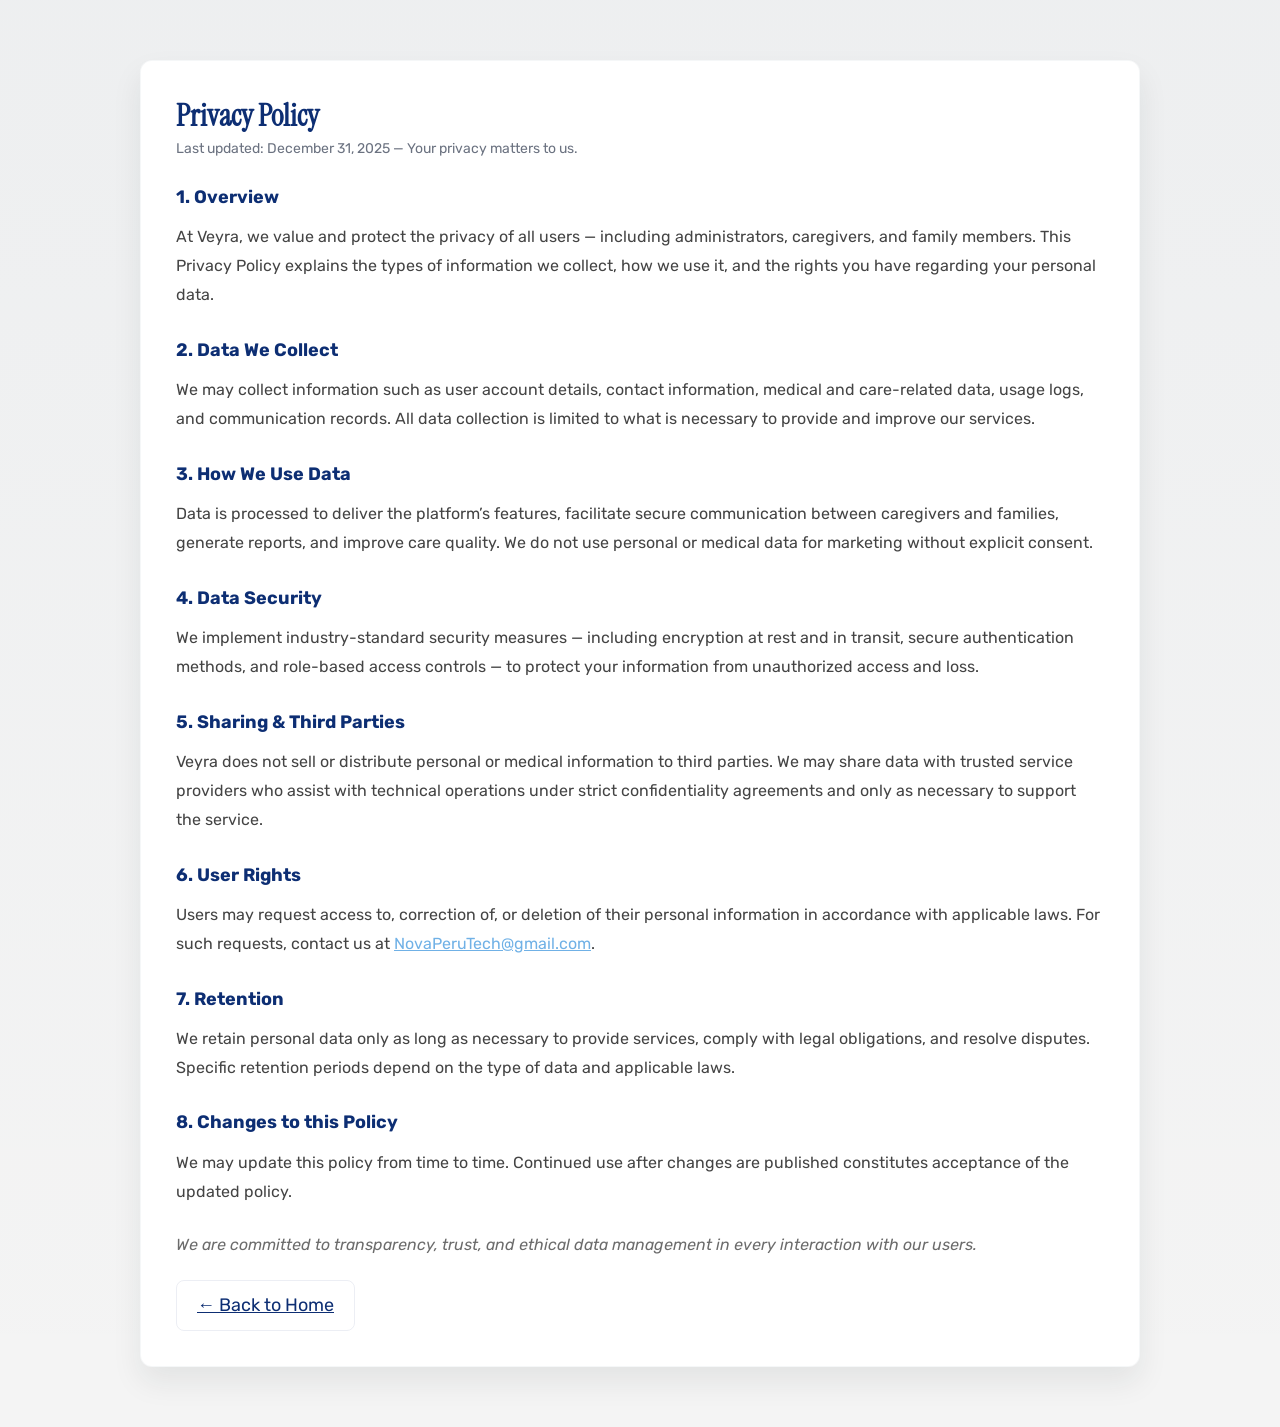
==== public/sections/policies.html @ ead8de41 "first commit" ====
<!DOCTYPE html>
<html lang="en">
<head>
    <meta charset="UTF-8" />
    <meta http-equiv="X-UA-Compatible" content="IE=edge" />
    <meta name="viewport" content="width=device-width, initial-scale=1.0" />
    <title>Privacy Policy — Veyra</title>
    <link rel="stylesheet" href="https://cdnjs.cloudflare.com/ajax/libs/font-awesome/5.15.3/css/all.min.css" />
    <link rel="preconnect" href="https://fonts.googleapis.com">
    <link rel="preconnect" href="https://fonts.gstatic.com" crossorigin>
    <link href="https://fonts.googleapis.com/css2?family=Instrument+Serif:ital@0;1&family=Jost:ital,wght@0,100..900;1,100..900&family=Konkhmer+Sleokchher&family=Lexend&family=Manrope:wght@200..800&family=Rubik:ital,wght@0,300..900;1,300..900&display=swap" rel="stylesheet">
    <link rel="stylesheet" href="../assets/styles/style.css" />
</head>
<body>

<section class="terms-page">
    <div class="container">
        <div class="terms-card">
            <div class="terms-hero">
                <h1>Privacy Policy</h1>
                <p class="subtitle">Last updated: December 31, 2025 — Your privacy matters to us.</p>
            </div>

            <article class="terms-content">
                <h2>1. Overview</h2>
                <p>At Veyra, we value and protect the privacy of all users — including administrators, caregivers, and family members. This Privacy Policy explains the types of information we collect, how we use it, and the rights you have regarding your personal data.</p>

                <h2>2. Data We Collect</h2>
                <p>We may collect information such as user account details, contact information, medical and care-related data, usage logs, and communication records. All data collection is limited to what is necessary to provide and improve our services.</p>

                <h2>3. How We Use Data</h2>
                <p>Data is processed to deliver the platform’s features, facilitate secure communication between caregivers and families, generate reports, and improve care quality. We do not use personal or medical data for marketing without explicit consent.</p>

                <h2>4. Data Security</h2>
                <p>We implement industry-standard security measures — including encryption at rest and in transit, secure authentication methods, and role-based access controls — to protect your information from unauthorized access and loss.</p>

                <h2>5. Sharing & Third Parties</h2>
                <p>Veyra does not sell or distribute personal or medical information to third parties. We may share data with trusted service providers who assist with technical operations under strict confidentiality agreements and only as necessary to support the service.</p>

                <h2>6. User Rights</h2>
                <p>Users may request access to, correction of, or deletion of their personal information in accordance with applicable laws. For such requests, contact us at <a href="mailto:NovaPeruTech@gmail.com">NovaPeruTech@gmail.com</a>.</p>

                <h2>7. Retention</h2>
                <p>We retain personal data only as long as necessary to provide services, comply with legal obligations, and resolve disputes. Specific retention periods depend on the type of data and applicable laws.</p>

                <h2>8. Changes to this Policy</h2>
                <p>We may update this policy from time to time. Continued use after changes are published constitutes acceptance of the updated policy.</p>

                <p class="terms-footer">We are committed to transparency, trust, and ethical data management in every interaction with our users.</p>

                <p class="back-home"><a href="/" class="btn">← Back to Home</a></p>
            </article>
        </div>
    </div>
</section>

</body>
</html>
---- public/assets/styles/style.css ----
@import url('https://fonts.googleapis.com/css2?family=Instrument+Serif:ital@0;1&family=Jost:ital,wght@0,100..900;1,100..900&family=Konkhmer+Sleokchher&family=Lexend&family=Manrope:wght@200..800;1,200..800&family=Rubik:ital,wght@0,300..900;1,300..900&display=swap');

:root {
    --primary-color: #70b1e6;
    --secondary-color: #0d2e73;
    --tertiary-color: #12a18d;
    --text-dark: #333;
    --text-light: #fff;
    --bg-light: #f4f4f4;
    --bg-dark: #1f2937;
    --bg-highlight: #cbe3da;
    --card-bg: #fff;
    --box-shadow: 0 0.5rem 1rem rgba(0, 0, 0, 0.1);
}

* {
    margin: 0;
    padding: 0;
    box-sizing: border-box;
    font-family: 'Rubik', sans-serif;
    outline: none;
    border: none;
    text-decoration: none;
    transition: 0.2s linear;
}

html {
    font-size: 62.5%;
    scroll-behavior: smooth;
    scroll-padding-top: 6rem;
    overflow-x: hidden;
}

body {
    background: var(--bg-light);
}

section {
    padding: 5rem 9%;
    max-width: 1400px;
    margin: 0 auto;
}

.heading, .subheading {
    text-align: center;
    color: var(--secondary-color);
}

.heading {
    font-size: 3rem;
    margin-bottom: 1rem;
}

.subheading {
    font-size: 1.8rem;
    color: var(--tertiary-color);
    margin-bottom: 0.5rem;
    text-transform: uppercase;
}

/* Language Switcher */
.language-switcher-container {
    position: fixed;
    bottom: 3rem;
    right: 3rem;
    z-index: 1000;
}

#language-switcher {
    background: #fff;
    border: 1px solid #ddd;
    border-radius: 5rem;
    padding: 0.5rem;
    display: flex;
    box-shadow: 0 0.5rem 1rem rgba(0, 0, 0, 0.1);
}

#language-switcher .lang-btn {
    font-size: 1.6rem;
    font-weight: 500;
    padding: 0.8rem 1.5rem;
    background: transparent;
    border: none;
    cursor: pointer;
    color: #555;
    border-radius: 5rem;
    transition: background-color 0.3s ease, color 0.3s ease;
}

#language-switcher .lang-btn.active {
    background: var(--primary-color);
    color: var(--text-light);
    box-shadow: 0 0.3rem 0.5rem rgba(0, 0, 0, 0.1);
}

.description {
    text-align: center;
    font-size: 1.6rem;
    color: #666;
    max-width: 800px;
    margin: 0 auto 3rem;
    line-height: 1.6;
}

.btn {
    display: inline-block;
    padding: 1rem 3rem;
    border-radius: 5rem;
    background: var(--secondary-color);
    color: var(--text-light);
    font-size: 1.8rem;
    cursor: pointer;
}

.btn:hover {
    background: var(--primary-color);
}

.header {
    position: fixed;
    top: 0;
    left: 0;
    right: 0;
    background: var(--card-bg);
    padding: 2rem 9%;
    display: flex;
    align-items: center;
    z-index: 1000;
    box-shadow: var(--box-shadow);
}

.header .logo {
    font-size: 3rem;
    color: var(--tertiary-color);
    font-weight: bolder;
    margin-right: 2rem;
}

.header .menu-wrapper {
    display: flex;
    align-items: center;
    flex-grow: 1;
}

.header .navbar {
    display: flex;
    justify-content: center;
    flex-grow: 1;
}

.header .navbar a {
    font-size: 1.8rem;
    padding: 0 1.5rem;
    color: var(--secondary-color);
}

.header .navbar a:hover {
    color: var(--primary-color);
}

.header .buttons {
    display: flex;
    align-items: center;
    gap: 1rem;
    margin-left: auto;
}

.header .buttons .sign-in {
    background: transparent;
    color: var(--secondary-color);
    padding: 0.8rem 2rem;
}

.header .buttons .sign-in:hover {
    color: var(--primary-color);
}

.header .buttons .sign-up {
    background: var(--primary-color);
    color: var(--text-light);
    padding: 0.8rem 2rem;
}

.header .buttons .sign-up:hover {
    background: var(--secondary-color);
}

.header #toggler {
    display: none;
}

.header .fa-bars {
    font-size: 3rem;
    color: var(--text-dark);
    cursor: pointer;
    display: none;
    margin-left: 2rem;
}

/* Home Section */
.home {
    min-height: 100vh;
    width: 100%;
    display: flex;
    align-items: center;
    justify-content: space-evenly;
    padding-top: 10rem;
    background: url('../images/light-blue-and-white-background.jpg') no-repeat center center;
    background-size: cover;
    max-width: none;
}

.home::before {
    content: '';
    position: absolute;
    top: 0;
    left: 0;
    width: 100%;
    height: 100%;
    background: rgba(228, 243, 255, 0.5);
    z-index: 1;
}

.home .hero-content-wrapper {
    z-index: 2;
    max-width: 60rem;
    text-align: center; 
}

.home h1 {
    font-size: 5rem;
    color: var(--secondary-color);
    font-weight: 800;
    line-height: 1.2;
    margin-bottom: 1.5rem;
}

.home p {
    font-size: 2rem;
    color: #4f4f4f;
    padding: 1rem 0;
    margin-bottom: 3rem;
}

.home .btn-home {
    display: inline-block;
    padding: 1.2rem 3rem;
    border-radius: 5rem;
    background: var(--primary-color);
    color: var(--text-light);
    font-size: 2rem;
    cursor: pointer;
}

.home .btn-home:hover {
    background: var(--secondary-color);
}

.home .image-container {
    z-index: 2;
    max-width: 45rem;
    animation: float 3s ease-in-out infinite;
    display: block;
    margin-left: 2rem;
}

@keyframes float {
    0%, 100% { transform: translateY(0); }
    50% { transform: translateY(-1rem); }
}

.home .image-container .home-image img {
    width: 100%;
    border-radius: 1rem;
    box-shadow: 0 1rem 2rem rgba(0, 0, 0, 0.15);
}

.section-button-title {
    display: inline-block;
    background-color: #66B3AD;
    color: #ffffff;
    padding: 10px 35px;
    border-radius: 50px;
    font-size: 2rem;
    font-weight: 500;
    text-align: center;
    margin-bottom: 15px;
    letter-spacing: 0.5px;
}

.section-heading-split {
    font-size: 3rem;
    font-weight: 500;
    color: #2B2B2B;
    text-align: center;
    margin-bottom: 4rem;
}

.section-heading-split .highlight-blue {
    color: #2686B6;
    font-weight: 500;
}

/* What We Offer Section */
.what-we-offer .heading {
    margin-bottom: 3rem;
}

.what-we-offer .container {
    display: grid;
    grid-template-columns: repeat(auto-fit, minmax(40rem, 1fr));
    gap: 3rem;
}

.what-we-offer .offer-box {
    background: #f0f8ff;
    border-radius: 1.5rem;
    padding: 4rem;
    text-align: left;
    box-shadow: 0 0.5rem 1rem rgba(0, 0, 0, 0.08); 
    border: 2px solid transparent; 
    transition: transform 0.3s ease, box-shadow 0.3s ease, border-color 0.3s ease;
}

.what-we-offer .offer-box:hover {
    transform: translateY(-8px); 
    box-shadow: 0 1rem 2rem rgba(0, 0, 0, 0.15); 
    border-color: var(--primary-color);
}

.what-we-offer .offer-box.highlight {
    background: #e6f7ff;
    border: 2px solid var(--primary-color);
}

.what-we-offer .offer-box.highlight:hover {
    border-color: var(--primary-color);
}

.what-we-offer .offer-box .icon-container {
    font-size: 4rem;
    color: var(--primary-color);
    margin-bottom: 2rem;
}

.what-we-offer .offer-box h3 {
    font-size: 2.5rem;
    color: var(--secondary-color);
    margin-bottom: 1rem;
}

.what-we-offer .offer-box p {
    font-size: 1.6rem;
    color: #666;
    line-height: 1.6;
}
/* Features Section */
.features-accordion {
    padding: 5rem 9%;
    max-width: 1400px;
    margin: 0 auto;
    text-align: center;
    background: #f4f4f4;
}

.features-accordion .features-container-split {
    display: flex;
    flex-wrap: wrap;
    align-items: center;
    justify-content: center;
    gap: 5rem;
}

.features-accordion .video-container-split {
    flex: 1 1 50rem;
    aspect-ratio: 16 / 9;
    border-radius: 1.5rem;
    overflow: hidden;
    box-shadow: 0 1rem 2rem rgba(0, 0, 0, 0.15);
    animation: float 3s ease-in-out infinite;
    min-width: 40rem;
}

.features-accordion .video-container-split iframe {
    width: 100%;
    height: 100%;
}

.features-accordion .accordion-container {
    flex: 1 1 50rem;
    display: flex;
    flex-direction: column;
    gap: 1.5rem;
    min-width: 40rem;
}

.features-accordion .accordion-item {
    background: #fff;
    border: 2px solid #ddd;
    border-radius: 1rem;
    overflow: hidden;
    transition: all 0.3s ease;
}

.features-accordion .accordion-item.active {
    border-color: var(--primary-color);
}

.features-accordion .accordion-title {
    display: flex;
    justify-content: space-between;
    align-items: center;
    padding: 2rem 3rem;
    cursor: pointer;
}

.features-accordion .accordion-title h4 {
    font-size: 2rem;
    color: var(--secondary-color);
}

.features-accordion .accordion-title .fas {
    font-size: 1.8rem;
    color: var(--primary-color);
    transition: transform 0.3s ease;
}

.features-accordion .accordion-item.active .accordion-title .fas {
    transform: rotate(180deg);
}

.features-accordion .accordion-content {
    max-height: 0;
    overflow: hidden;
    transition: max-height 0.3s ease-out, padding 0.3s ease-out;
    padding: 0 3rem;
}

.features-accordion .accordion-item.active .accordion-content {
    max-height: 20rem;
    padding: 1.5rem 3rem;
}

.features-accordion .accordion-content p {
    font-size: 1.6rem;
    color: #666;
    line-height: 1.6;
}

/* Benefits Section */
.benefits-section {
    padding: 5rem 9%;
    max-width: 1400px;
    margin: 0 auto;
    text-align: center;
    background: #f4f4f4;
}

.benefits-section .heading {
    margin-bottom: 3.5rem;
}

.benefits-grid-image {
    display: grid;
    grid-template-columns: repeat(auto-fit, minmax(40rem, 1fr));
    gap: 3rem;
    justify-content: center;
}

.benefit-card-image {
    background: #fff;
    border-radius: 1.5rem;
    overflow: hidden;
    box-shadow: 0 0.5rem 1rem rgba(0, 0, 0, 0.08);
    transition: transform 0.3s ease, box-shadow 0.3s ease;
}

.benefit-card-image:hover {
    transform: translateY(-8px);
    box-shadow: 0 1rem 2rem rgba(0, 0, 0, 0.15);
}

.card-image-container {
    width: 100%;
    aspect-ratio: 16 / 9;
    overflow: hidden;
}

.card-image-container img {
    width: 100%;
    height: 100%;
    object-fit: cover;
    display: block;
}

.card-content {
    padding: 3rem;
    text-align: left;
}

.card-content h3 {
    font-size: 2rem;
    color: #2B2B2B;
    margin-bottom: 1rem;
}

.card-content p {
    font-size: 1.5rem;
    color: #666;
    line-height: 1.6;
}

/* About Us Section */
.about-us {
    background: #F9FAFE;
    max-width: none;
}

.about-us .container-about {
    display: flex;
    flex-wrap: wrap;
    align-items: center;
    gap: 5rem;
}

.about-us .content-about {
    flex: 1 1 50rem;
    text-align: left;
}

.about-us .content-about .section-button-title,
.about-us .content-about .section-heading-split {
    text-align: left;
}

.about-us .content-about h3 {
    font-size: 2rem;
    color: var(--tertiary-color);
    text-transform: uppercase;
}

.about-us .content-about h2 {
    font-size: 3.1rem;
    color: var(--secondary-color);
    margin: 1rem 0;
    line-height: 1.2;
}

.about-us .content-about p {
    font-size: 1.6rem;
    color: #666;
    line-height: 1.7;
    margin-bottom: 2rem;
}

.about-us .content-about ul {
    list-style: none;
}

.about-us .content-about ul li {
    font-size: 1.6rem;
    color: #555;
    margin-bottom: 1rem;
}

.about-us .content-about ul li .fas {
    color: var(--primary-color);
    margin-right: 1rem;
}

.about-us .video-container {
    position: relative;
    flex: 1 1 50rem;
    aspect-ratio: 16 / 9;
    border-radius: 1.5rem;
    overflow: hidden;
    box-shadow: var(--box-shadow);
}

.about-us .video-container iframe {
    width: 100%;
    height: 100%;
    border: none;
}

/* Our Team Section */
.our-team .heading {
    margin-bottom: 4rem;
}

.our-team .team-grid {
    display: flex;
    flex-wrap: wrap;
    justify-content: center;
    gap: 3rem;
    max-width: 100rem;
    margin: 0 auto;
}

.our-team .team-member {
    background: var(--card-bg);
    border-radius: 1.5rem;
    padding: 3rem;
    box-shadow: 0 0.5rem 1rem rgba(0, 0, 0, 0.08);
    border: 2px solid transparent;
    transition: transform 0.3s ease, box-shadow 0.3s ease, border-color 0.3s ease;
    text-align: center;
    flex: 1 1 30rem;
    max-width: 32rem;
}

.our-team .team-member:hover {
    transform: translateY(-8px);
    box-shadow: 0 1rem 2rem rgba(0, 0, 0, 0.15);
    border-color: var(--primary-color);
}

.our-team .team-member img {
    width: 12rem;
    height: 12rem;
    border-radius: 50%;
    object-fit: cover;
    margin-bottom: 1.5rem;
}

.our-team .team-member h3 {
    font-size: 2rem;
    color: var(--secondary-color);
    margin-bottom: 1rem;
}

.our-team .team-member p {
    font-size: 1.6rem;
    color: var(--tertiary-color);
    margin-bottom: 1.2rem;
}

.our-team .team-member span {
    font-size: 1.4rem;
    color: #666;
    line-height: 1.5;
    display: block;
}


/* Plans Section */
.plans {
    text-align: center;
}

.plans .plan-toggle {
    display: flex;
    justify-content: center;
    align-items: center;
    background: #F9FAFE;
    border-radius: 1rem;
    padding: 0.5rem;
    width: fit-content;
    margin: 2rem auto 5rem;
    border: 1px solid #B8B8B8;
}

.plans .toggle-btn {
    padding: 1rem 3rem;
    border-radius: 1rem;
    font-size: 1.6rem;
    cursor: pointer;
    background: transparent;
    border: none;
    color: #4f4f4f;
    font-weight: 500;
    white-space: nowrap;
}

.plans .toggle-btn.active {
    background: #2686B6;
    color: var(--text-light);
    box-shadow: 0 0.5rem 1rem rgba(0, 0, 0, 0.1);
}

.plans .plans-container {
    display: flex;
    flex-wrap: wrap;
    justify-content: center;
    gap: 3rem;
}

.plans .plan-card {
    background: var(--card-bg);
    border-radius: 1.5rem;
    padding: 4rem;
    box-shadow: 0 0.5rem 1rem rgba(0, 0, 0, 0.08); 
    border: 2px solid transparent; 
    transition: transform 0.3s ease, box-shadow 0.3s ease, border-color 0.3s ease;
    text-align: center;
    max-width: 45rem; 
    flex-grow: 1; 
}

.plans .plan-card:hover {
    transform: translateY(-8px); 
    box-shadow: 0 1rem 2rem rgba(0, 0, 0, 0.15); 
    border-color: var(--primary-color);
}

.plans .plan-card.highlight-card {
    background: #2686B6;
    color: var(--text-light);
    border: none;
    box-shadow: 0 1rem 2rem rgba(0, 0, 0, 0.15);
}

.plans .plan-card.highlight-card h3,
.plans .plan-card.highlight-card .price p,
.plans .plan-card.highlight-card .price span,
.plans .plan-card.highlight-card .features h4,
.plans .plan-card.highlight-card .features li {
    color: var(--text-light);
}

.plans .plan-card.highlight-card .annual-save {
    color: #F8ECC9; 
}

.plans .plan-card.highlight-card .features .fas {
    color: #F8ECC9;
}

.plans .plan-card h3 {
    font-size: 2.5rem;
    color: var(--secondary-color);
    margin-bottom: 2rem;
}

.plans .plan-card .price {
    margin-bottom: 0;
}

.plans .plan-card .price p {
    font-size: 4rem;
    font-weight: 700;
    color: var(--secondary-color);
}

.plans .plan-card .price span {
    font-size: 1.6rem;
    color: #666;
}

.plans .plan-card .annual-save {
    font-size: 1.4rem;
    color: var(--tertiary-color);
    font-weight: bold;
    margin-top: 1rem;
}

.plans .plan-card .btn {
    margin-top: 2rem;
    background: #2686B6;
    color: var(--text-light);
    width: 100%;
}

.plans .plan-card.highlight-card .btn {
    background: var(--text-light);
    color: #2686B6;
}

.plans .plan-card .features {
    margin-top: 3rem;
    text-align: left;
}

.plans .plan-card .features h4 {
    font-size: 2rem;
    color: var(--secondary-color);
    margin-bottom: 1rem;
}

.plans .plan-card .features ul {
    list-style: none;
}

.plans .plan-card .features li {
    font-size: 1.6rem;
    color: #666;
    margin-bottom: 0.8rem;
}

.plans .plan-card .features .fas {
    color: var(--tertiary-color);
    margin-right: 1rem;
}

.plans .plan-card .plan-description {
    font-size: 1.6rem;
    color: #666; 
    line-height: 1.6;
    margin-bottom: 2rem;
}

.plans .plan-card .plan-divider {
    border: 0;
    height: 1px;
    background-color: #ddd; 
    margin: 3rem 0;
}

.plans .plan-card.highlight-card .plan-description {
    color: var(--text-light); 
}

.plans .plan-card.highlight-card .plan-divider {
    background-color: rgba(255, 255, 255, 0.3); 
}

/* Testimonial & CTA Section */
.testimonials-cta {
    text-align: center;
}

.testimonials-cta .container-cta {
    background: #f0f8ff;
    border-radius: 1.5rem;
    padding: 6rem;
    display: flex;
    justify-content: space-between;
    align-items: center;
    gap: 3rem;
    color: var(--secondary-color);
    box-shadow: 0 1rem 2rem rgba(0, 0, 0, 0.15);
}

.testimonials-cta .container-cta .cta-content {
    flex: 1 1 60%;
    text-align: left;
}

.testimonials-cta .container-cta .cta-heading {
    font-size: 3.5rem;
    font-weight: 700;
    line-height: 1.3;
}

.testimonials-cta .container-cta .btn.subscribe-btn {
    background: linear-gradient(to right, #2686B6, #66B3AD);
    color: #fff;
    border: 1px solid #fff;
    transition: transform 0.3s ease;
    border-radius: 5rem;
    padding: 1.5rem 4rem;
    font-size: 2rem;
    cursor: pointer;
    white-space: nowrap;
}

.testimonials-cta .container-cta .btn.subscribe-btn:hover {
    background: linear-gradient(to left, #2686B6, #66B3AD);
    transform: translateY(-0.3rem);
    box-shadow: 0 0.8rem 1.2rem rgba(0, 0, 0, 0.2);
}

.testimonials-cta .container-reviews {
    margin-bottom: 5rem;
}

.testimonials-cta .reviews-heading {
    font-size: 3rem;
    color: var(--secondary-color);
    margin-bottom: 3rem;
}

.testimonials-cta .review-grid {
    display: grid;
    grid-template-columns: repeat(auto-fit, minmax(30rem, 1fr));
    gap: 3rem;
    justify-content: center;
}

.testimonials-cta .review-card {
    background: var(--card-bg);
    border-radius: 1.5rem;
    padding: 3rem;
    box-shadow: 0 0.5rem 1rem rgba(0, 0, 0, 0.08);
    transition: transform 0.3s ease, box-shadow 0.3s ease;
    text-align: center;
    border: 1px solid #eee;
}

.testimonials-cta .review-card:hover {
    transform: translateY(-8px);
    box-shadow: 0 1rem 2rem rgba(0, 0, 0, 0.15);
}

.testimonials-cta .review-stars {
    color: #ffc107;
    font-size: 1.8rem;
    margin-bottom: 1.5rem;
}

.testimonials-cta .review-text {
    font-size: 1.6rem;
    color: #555;
    line-height: 1.6;
    font-style: italic;
    margin-bottom: 1.5rem;
}

.testimonials-cta .reviewer-name {
    font-size: 1.4rem;
    color: #888;
    font-weight: 500;
}
/* Footer Section */
.footer {
    background: var(--bg-dark);
    color: var(--text-light);
    padding: 5rem 9%;
    max-width: none;
    margin: 0;
}

.footer .top-footer {
    display: flex;
    justify-content: space-between;
    align-items: center;
    border-bottom: 1px solid rgba(255, 255, 255, 0.1);
    padding-bottom: 3rem;
    margin-bottom: 3rem;
}

.footer .top-footer .subscribe-text h2 {
    font-size: 3rem;
    font-weight: 600;
}

.footer .top-footer .subscribe-form {
    display: flex;
    gap: 1rem;
}

.footer .top-footer .subscribe-form input {
    background: #333;
    border-radius: 5rem;
    padding: 1rem 2rem;
    font-size: 1.6rem;
    color: var(--text-light);
    border: none;
}

.footer .top-footer .subscribe-form .subscribe-btn {
    background: var(--primary-color);
    color: var(--text-light);
    padding: 1.2rem 2.5rem;
    font-size: 1.6rem;
    cursor: pointer;
    border-radius: 5rem;
}

.footer .top-footer .subscribe-form .subscribe-btn:hover {
    background: var(--secondary-color);
}

.footer .bottom-footer {
    display: flex;
    justify-content: space-between;
    align-items: flex-start;
    flex-wrap: wrap;
    gap: 3rem;
}

.footer .footer-logo {
    display: flex;
    align-items: center;
    gap: 1rem;
}

.footer .footer-logo img {
    width: 5rem;
}

.footer .footer-logo p {
    font-size: 2rem;
    font-weight: 700;
}

.footer .footer-links {
    display: flex;
    gap: 5rem;
    flex-wrap: wrap;
}

.footer .footer-links .column h4 {
    font-size: 1.8rem;
    margin-bottom: 1.5rem;
}

.footer .footer-links .column a,
.footer .footer-links .column p {
    display: block;
    font-size: 1.4rem;
    color: #ccc;
    margin-bottom: 1rem;
}

.footer .footer-links .column a:hover {
    color: var(--primary-color);
}

.footer .copyright {
    display: flex;
    justify-content: space-between;
    align-items: center;
    margin-top: 5rem;
    font-size: 1.4rem;
    color: #ccc;
}

.footer .copyright .legal-links a {
    color: #ccc;
    margin-left: 2rem;
}

.footer .copyright .legal-links a:hover {
    color: var(--primary-color);
}

/* Terms Page */
.terms-page {
    padding: 6rem 9%;
    min-height: 100vh;
    display: flex;
    align-items: center;
    justify-content: center;
    background: linear-gradient(180deg, rgba(40,84,120,0.03), transparent);
}
.terms-page .container {
    max-width: 1000px;
}
.terms-card {
    background: var(--card-bg);
    border-radius: 1.2rem;
    padding: 3.5rem;
    box-shadow: 0 1.5rem 3rem rgba(21,32,43,0.08);
    border: 1px solid rgba(15,57,87,0.04);
}
.terms-hero h1 {
    font-family: 'Instrument Serif', serif;
    font-size: 3rem;
    color: var(--secondary-color);
    margin-bottom: 0.5rem;
}
.terms-hero .subtitle {
    color: #6b7280;
    font-size: 1.4rem;
    margin-bottom: 2rem;
}
.terms-content {
    font-size: 1.6rem;
    line-height: 1.8;
    color: #444;
}
.terms-content h2 {
    font-size: 1.8rem;
    color: var(--secondary-color);
    margin-top: 2.4rem;
    margin-bottom: 1rem;
}
.terms-content a { color: var(--primary-color); text-decoration: underline; }
.terms-footer { margin-top: 2.5rem; color: #6b6b6b; font-style: italic; }
.back-home { margin-top: 2rem; }
.back-home .btn { padding: 0.8rem 2rem; border-radius: 0.8rem; background: transparent; color: var(--secondary-color); border: 1px solid rgba(13,46,115,0.08); }

@media (max-width: 991px) {
   .terms-card{ padding: 2.5rem; }
   .terms-hero h1{ font-size:2.4rem; }
   .terms-content h2{ font-size:1.6rem; }
}

/* Media Queries for responsive design */
@media (max-width: 1200px) {
    .header .navbar a {
        font-size: 1.6rem;
        padding: 0 1rem;
    }

    .home {
        flex-direction: column;
        text-align: center;
        padding-top: 10rem;
    }

    .home .image-container {
        margin-top: 2rem;
    }

    .what-we-offer .container {
        grid-template-columns: repeat(auto-fit, minmax(30rem, 1fr));
    }

    .benefits-grid-image {
        grid-template-columns: repeat(auto-fit, minmax(30rem, 1fr));
    }

    .plan-toggle {
        justify-content: center;
    }

    .plans-container {
        flex-direction: column;
        align-items: center;
    }

    .plan-card {
        margin-bottom: 2rem;
    }

    .footer .bottom-footer {
        flex-direction: column;
        align-items: center;
        text-align: center;
    }

    .footer .footer-links {
        flex-direction: column;
        align-items: center;
        gap: 2rem;
        margin-top: 2rem;
    }
}

@media (max-width: 991px) {
    html {
        font-size: 55%;
    }

    section {
        padding: 5rem 3%;
    }

    .header {
        padding: 2rem 3%;
    }

    .hero-content-wrapper h1 {
        font-size: 4.5rem;
    }

    .home .hero-content-wrapper {
        padding: 0 2rem;
    }
}

@media (max-width: 768px) {
    .header .fa-bars {
        display: block;
        cursor: pointer;
    }

    .header .menu-wrapper {
        position: absolute;
        top: 100%;
        left: 0;
        right: 0;
        background: var(--card-bg);
        flex-direction: column;
        align-items: center;
        gap: 1.5rem;
        padding: 2rem;
        clip-path: polygon(0 0, 100% 0, 100% 0, 0 0);
        transition: clip-path 0.3s ease-in-out;
        display: none;
        margin-left: 0;
        margin-right: 0;
    }

    .header .menu-wrapper.active {
        clip-path: polygon(0 0, 100% 0, 100% 100%, 0% 100%);
        display: flex;
    }

    .header .navbar {
        flex-direction: column;
        align-items: center;
        width: 100%;
    }

    .header .buttons {
        flex-direction: column;
        width: 100%;
        margin-top: 1rem;
        border-top: 1px solid var(--bg-light);
        padding-top: 1rem;
        margin-left: 0;
    }

    .header .buttons a {
        width: 100%;
        text-align: center;
        margin-bottom: 1rem;
    }

    .header .navbar a {
        padding: 1rem;
        margin: 0;
    }

    .video-container-split, .video-container {
        display: flex;
        justify-content: center;
        align-items: center;
        width: 100%;
        max-width: 100%;
    }

    .video-container iframe, .video-container-split iframe {
        width: 100%;
        height: 30rem;
    }

    .features-container-split {
        flex-direction: column;
    }

    .about-us .container-about {
        flex-direction: column;
    }

    .about-us .content-about {
        text-align: center;
    }

    .team-grid {
        grid-template-columns: 1fr;
        gap: 3rem;
    }

    .team-member {
        padding: 2rem;
        border-radius: 1rem;
        box-shadow: var(--box-shadow);
    }

    .what-we-offer .container {
        grid-template-columns: 1fr;
    }

    .benefits-grid-image {
        grid-template-columns: 1fr;
    }

    .testimonials-cta .container-reviews .review-grid {
        grid-template-columns: 1fr;
        gap: 2rem;
    }

    .testimonials-cta .container-reviews {
        padding: 2rem;
    }

    .footer .top-footer {
        flex-direction: column;
    }

    .footer .subscribe-form {
        margin-top: 1rem;
        width: 100%;
    }

    .footer .subscribe-form input {
        flex-grow: 1;
    }

    .footer .bottom-footer {
        flex-direction: column;
        text-align: center;
    }

    .footer .footer-logo,
    .footer .footer-links .column {
        align-items: center;
    }

    .footer .footer-logo img {
        margin-bottom: 1rem;
    }
}

@media (max-width: 450px) {
    html {
        font-size: 50%;
    }

    .header {
        padding: 2rem;
    }

    .home .hero-content-wrapper h1 {
        font-size: 3.5rem;
    }

    .cta-content .cta-heading {
        font-size: 3rem;
    }
}
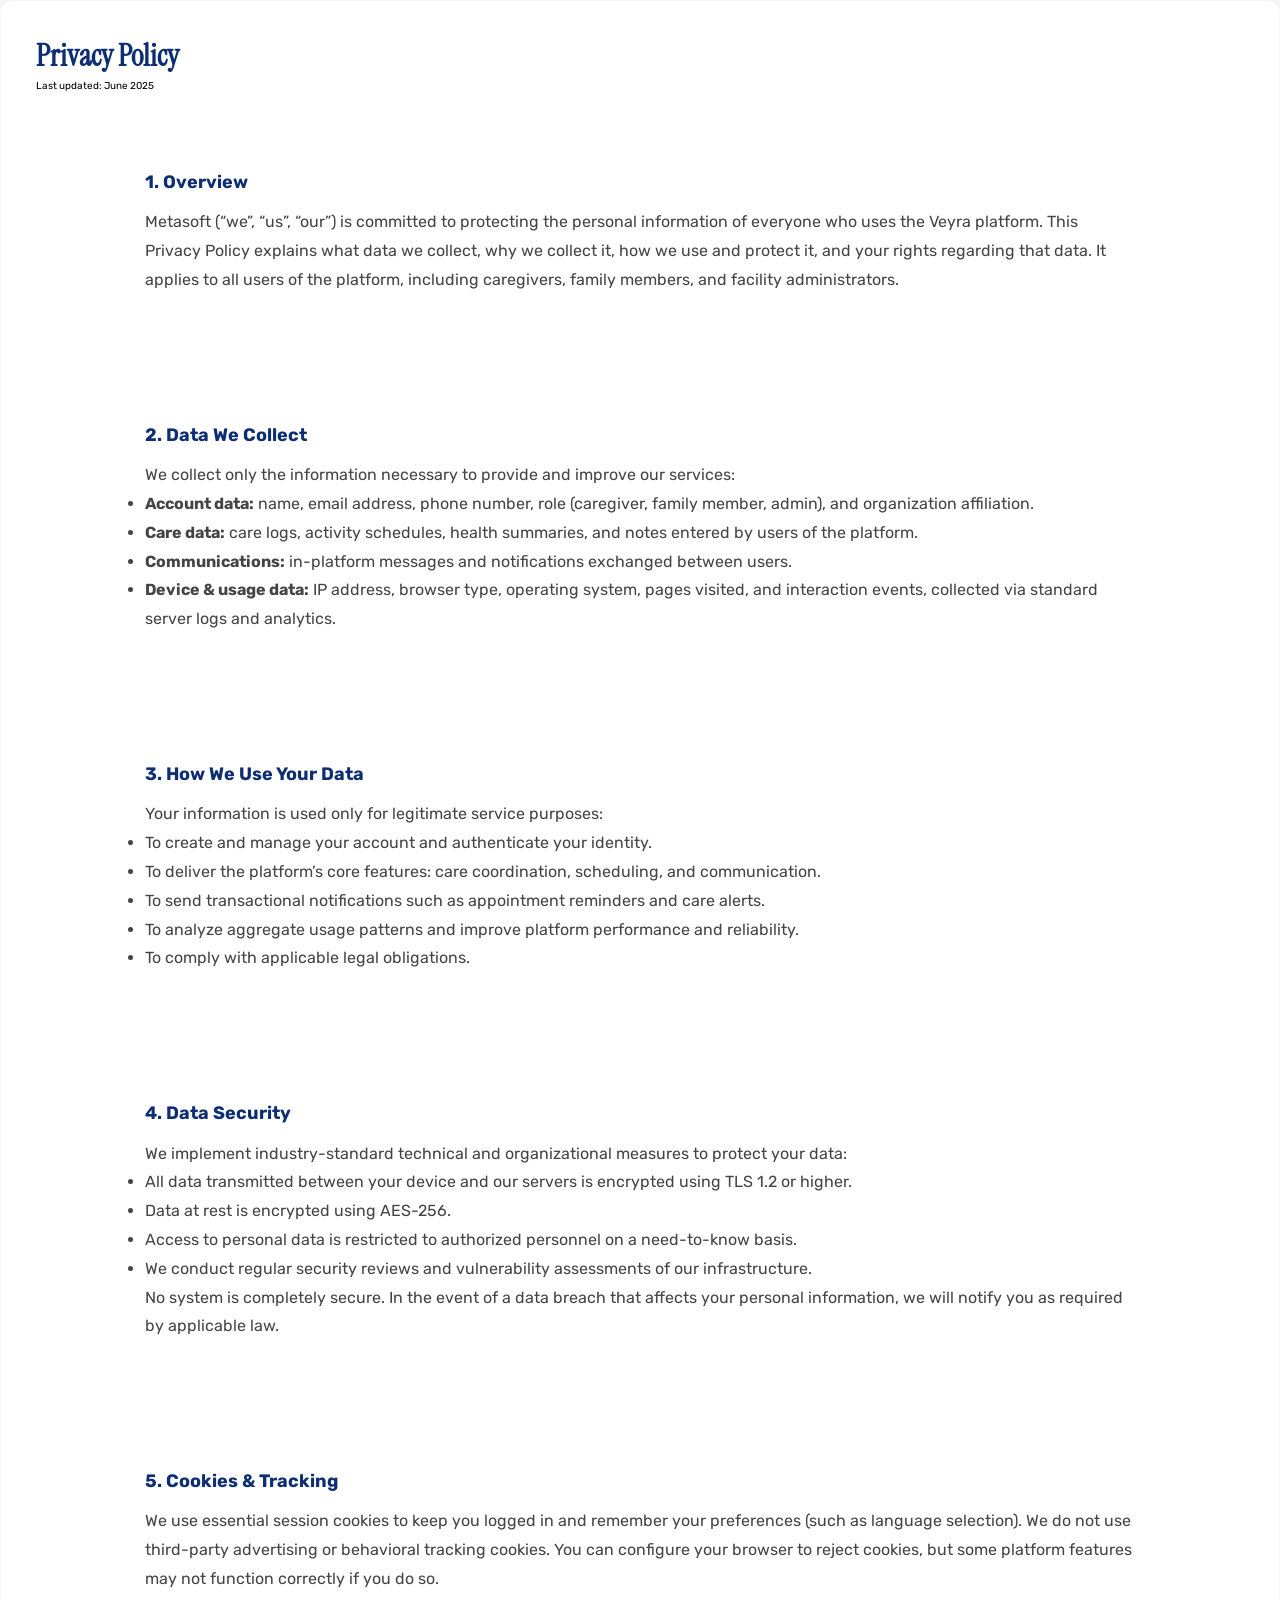
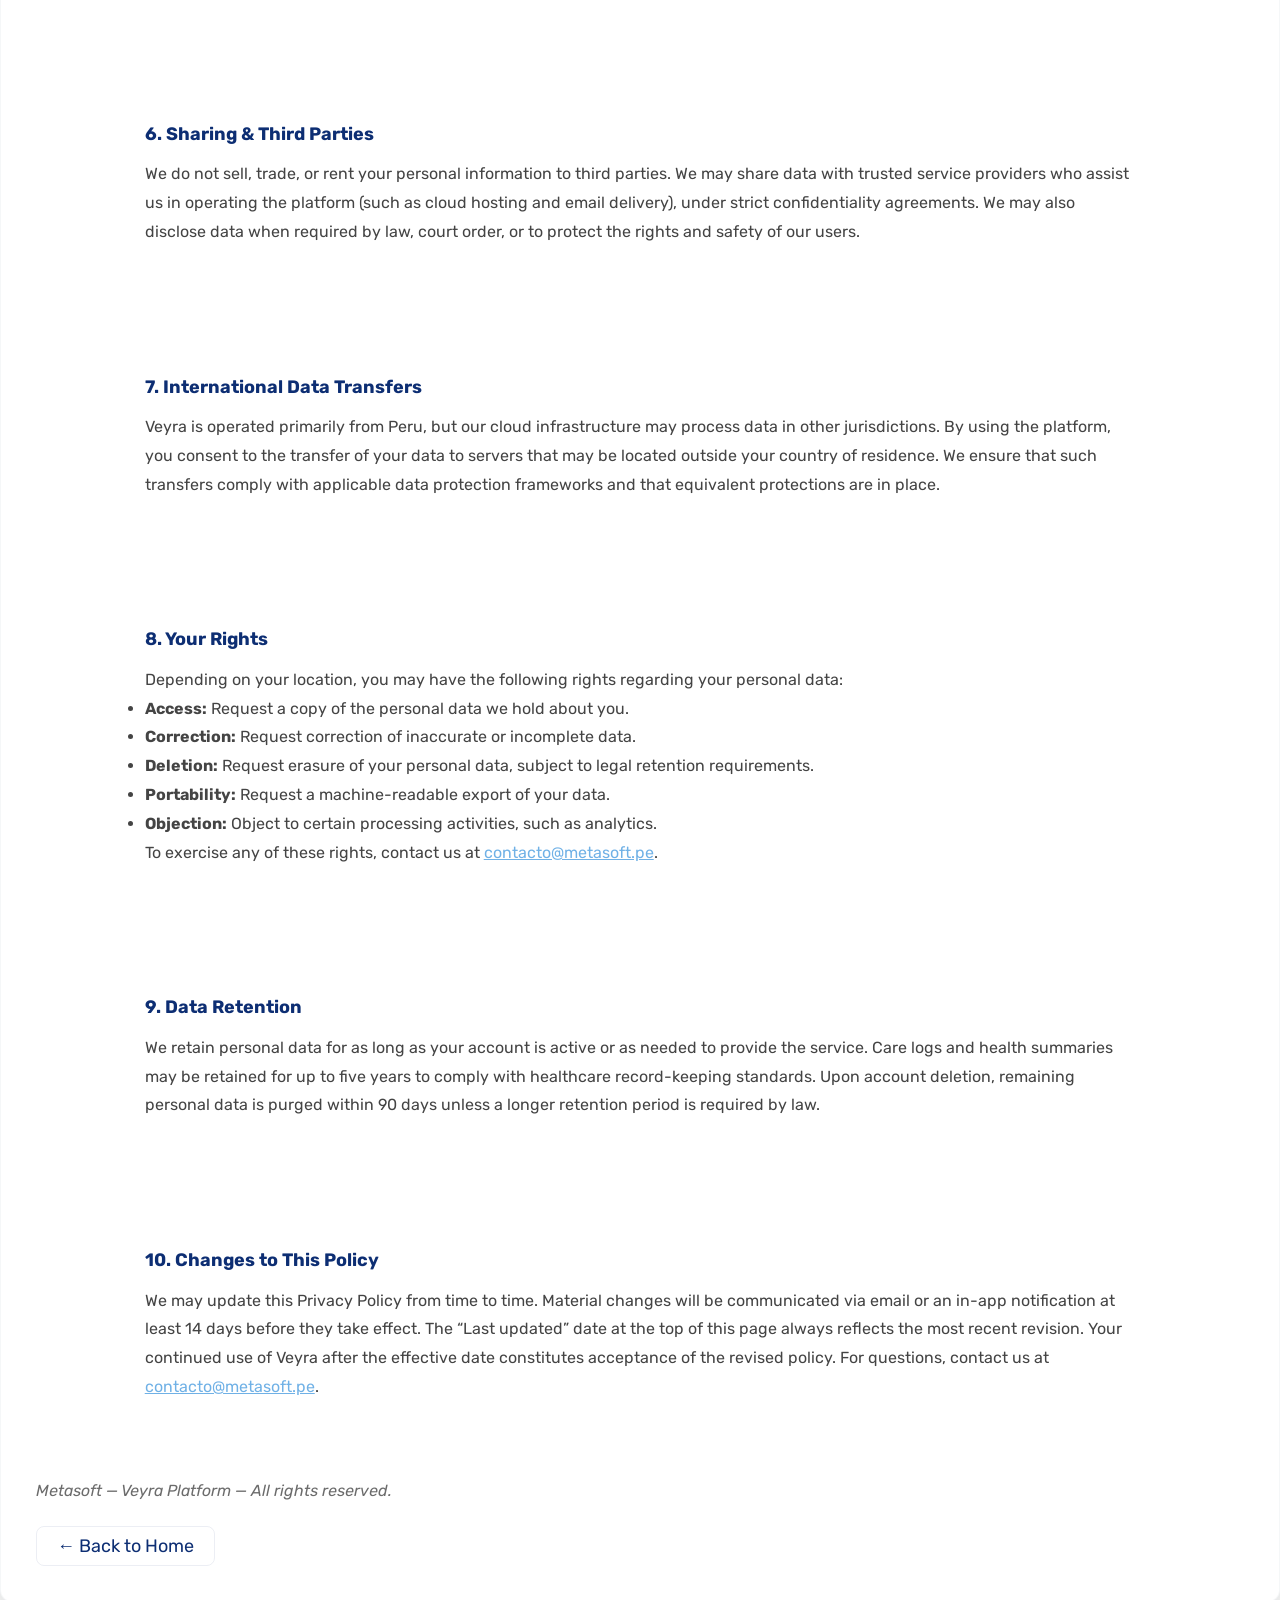
==== commit 3f9ca454: "feat: update Privacy Policy and Terms of Service with revised content and structure for clarity and " ====
--- a/public/sections/policies.html
+++ b/public/sections/policies.html
@@ -1,58 +1,111 @@
+﻿
 <!DOCTYPE html>
 <html lang="en">
 <head>
     <meta charset="UTF-8" />
-    <meta http-equiv="X-UA-Compatible" content="IE=edge" />
     <meta name="viewport" content="width=device-width, initial-scale=1.0" />
-    <title>Privacy Policy — Veyra</title>
+    <title>Privacy Policy - Veyra</title>
     <link rel="stylesheet" href="https://cdnjs.cloudflare.com/ajax/libs/font-awesome/5.15.3/css/all.min.css" />
     <link rel="preconnect" href="https://fonts.googleapis.com">
     <link rel="preconnect" href="https://fonts.gstatic.com" crossorigin>
-    <link href="https://fonts.googleapis.com/css2?family=Instrument+Serif:ital@0;1&family=Jost:ital,wght@0,100..900;1,100..900&family=Konkhmer+Sleokchher&family=Lexend&family=Manrope:wght@200..800&family=Rubik:ital,wght@0,300..900;1,300..900&display=swap" rel="stylesheet">
+    <link href="https://fonts.googleapis.com/css2?family=Rubik:ital,wght@0,300..900;1,300..900&display=swap" rel="stylesheet">
     <link rel="stylesheet" href="../assets/styles/style.css" />
 </head>
 <body>
 
-<section class="terms-page">
-    <div class="container">
-        <div class="terms-card">
-            <div class="terms-hero">
-                <h1>Privacy Policy</h1>
-                <p class="subtitle">Last updated: December 31, 2025 — Your privacy matters to us.</p>
-            </div>
+<div class="terms-card">
+    <div class="terms-hero">
+        <h1>Privacy Policy</h1>
+        <p>Last updated: June 2025</p>
+    </div>
 
-            <article class="terms-content">
-                <h2>1. Overview</h2>
-                <p>At Veyra, we value and protect the privacy of all users — including administrators, caregivers, and family members. This Privacy Policy explains the types of information we collect, how we use it, and the rights you have regarding your personal data.</p>
+    <article class="terms-content">
 
-                <h2>2. Data We Collect</h2>
-                <p>We may collect information such as user account details, contact information, medical and care-related data, usage logs, and communication records. All data collection is limited to what is necessary to provide and improve our services.</p>
+        <section>
+            <h2>1. Overview</h2>
+            <p>Metasoft (&ldquo;we&rdquo;, &ldquo;us&rdquo;, &ldquo;our&rdquo;) is committed to protecting the personal information of everyone who uses the Veyra platform. This Privacy Policy explains what data we collect, why we collect it, how we use and protect it, and your rights regarding that data. It applies to all users of the platform, including caregivers, family members, and facility administrators.</p>
+        </section>
 
-                <h2>3. How We Use Data</h2>
-                <p>Data is processed to deliver the platform’s features, facilitate secure communication between caregivers and families, generate reports, and improve care quality. We do not use personal or medical data for marketing without explicit consent.</p>
+        <section>
+            <h2>2. Data We Collect</h2>
+            <p>We collect only the information necessary to provide and improve our services:</p>
+            <ul>
+                <li><strong>Account data:</strong> name, email address, phone number, role (caregiver, family member, admin), and organization affiliation.</li>
+                <li><strong>Care data:</strong> care logs, activity schedules, health summaries, and notes entered by users of the platform.</li>
+                <li><strong>Communications:</strong> in-platform messages and notifications exchanged between users.</li>
+                <li><strong>Device &amp; usage data:</strong> IP address, browser type, operating system, pages visited, and interaction events, collected via standard server logs and analytics.</li>
+            </ul>
+        </section>
 
-                <h2>4. Data Security</h2>
-                <p>We implement industry-standard security measures — including encryption at rest and in transit, secure authentication methods, and role-based access controls — to protect your information from unauthorized access and loss.</p>
+        <section>
+            <h2>3. How We Use Your Data</h2>
+            <p>Your information is used only for legitimate service purposes:</p>
+            <ul>
+                <li>To create and manage your account and authenticate your identity.</li>
+                <li>To deliver the platform&rsquo;s core features: care coordination, scheduling, and communication.</li>
+                <li>To send transactional notifications such as appointment reminders and care alerts.</li>
+                <li>To analyze aggregate usage patterns and improve platform performance and reliability.</li>
+                <li>To comply with applicable legal obligations.</li>
+            </ul>
+        </section>
 
-                <h2>5. Sharing & Third Parties</h2>
-                <p>Veyra does not sell or distribute personal or medical information to third parties. We may share data with trusted service providers who assist with technical operations under strict confidentiality agreements and only as necessary to support the service.</p>
+        <section>
+            <h2>4. Data Security</h2>
+            <p>We implement industry-standard technical and organizational measures to protect your data:</p>
+            <ul>
+                <li>All data transmitted between your device and our servers is encrypted using TLS 1.2 or higher.</li>
+                <li>Data at rest is encrypted using AES-256.</li>
+                <li>Access to personal data is restricted to authorized personnel on a need-to-know basis.</li>
+                <li>We conduct regular security reviews and vulnerability assessments of our infrastructure.</li>
+            </ul>
+            <p>No system is completely secure. In the event of a data breach that affects your personal information, we will notify you as required by applicable law.</p>
+        </section>
 
-                <h2>6. User Rights</h2>
-                <p>Users may request access to, correction of, or deletion of their personal information in accordance with applicable laws. For such requests, contact us at <a href="mailto:NovaPeruTech@gmail.com">NovaPeruTech@gmail.com</a>.</p>
+        <section>
+            <h2>5. Cookies &amp; Tracking</h2>
+            <p>We use essential session cookies to keep you logged in and remember your preferences (such as language selection). We do not use third-party advertising or behavioral tracking cookies. You can configure your browser to reject cookies, but some platform features may not function correctly if you do so.</p>
+        </section>
 
-                <h2>7. Retention</h2>
-                <p>We retain personal data only as long as necessary to provide services, comply with legal obligations, and resolve disputes. Specific retention periods depend on the type of data and applicable laws.</p>
+        <section>
+            <h2>6. Sharing &amp; Third Parties</h2>
+            <p>We do not sell, trade, or rent your personal information to third parties. We may share data with trusted service providers who assist us in operating the platform (such as cloud hosting and email delivery), under strict confidentiality agreements. We may also disclose data when required by law, court order, or to protect the rights and safety of our users.</p>
+        </section>
 
-                <h2>8. Changes to this Policy</h2>
-                <p>We may update this policy from time to time. Continued use after changes are published constitutes acceptance of the updated policy.</p>
+        <section>
+            <h2>7. International Data Transfers</h2>
+            <p>Veyra is operated primarily from Peru, but our cloud infrastructure may process data in other jurisdictions. By using the platform, you consent to the transfer of your data to servers that may be located outside your country of residence. We ensure that such transfers comply with applicable data protection frameworks and that equivalent protections are in place.</p>
+        </section>
 
-                <p class="terms-footer">We are committed to transparency, trust, and ethical data management in every interaction with our users.</p>
+        <section>
+            <h2>8. Your Rights</h2>
+            <p>Depending on your location, you may have the following rights regarding your personal data:</p>
+            <ul>
+                <li><strong>Access:</strong> Request a copy of the personal data we hold about you.</li>
+                <li><strong>Correction:</strong> Request correction of inaccurate or incomplete data.</li>
+                <li><strong>Deletion:</strong> Request erasure of your personal data, subject to legal retention requirements.</li>
+                <li><strong>Portability:</strong> Request a machine-readable export of your data.</li>
+                <li><strong>Objection:</strong> Object to certain processing activities, such as analytics.</li>
+            </ul>
+            <p>To exercise any of these rights, contact us at <a href="mailto:contacto@metasoft.pe">contacto@metasoft.pe</a>.</p>
+        </section>
 
-                <p class="back-home"><a href="/" class="btn">← Back to Home</a></p>
-            </article>
-        </div>
-    </div>
-</section>
+        <section>
+            <h2>9. Data Retention</h2>
+            <p>We retain personal data for as long as your account is active or as needed to provide the service. Care logs and health summaries may be retained for up to five years to comply with healthcare record-keeping standards. Upon account deletion, remaining personal data is purged within 90 days unless a longer retention period is required by law.</p>
+        </section>
+
+        <section>
+            <h2>10. Changes to This Policy</h2>
+            <p>We may update this Privacy Policy from time to time. Material changes will be communicated via email or an in-app notification at least 14 days before they take effect. The &ldquo;Last updated&rdquo; date at the top of this page always reflects the most recent revision. Your continued use of Veyra after the effective date constitutes acceptance of the revised policy. For questions, contact us at <a href="mailto:contacto@metasoft.pe">contacto@metasoft.pe</a>.</p>
+        </section>
+
+        <p class="terms-footer">Metasoft &mdash; Veyra Platform &mdash; All rights reserved.</p>
+
+    </article>
+
+    <p class="back-home"><a href="/" class="btn">&larr; Back to Home</a></p>
+
+</div>
 
 </body>
-</html>+</html>
--- a/public/assets/styles/style.css
+++ b/public/assets/styles/style.css
@@ -58,39 +58,214 @@
     text-transform: uppercase;
 }
 
-/* Language Switcher */
-.language-switcher-container {
+/* Legal Drawers */
+#drawer-overlay {
+    position: fixed;
+    inset: 0;
+    background: rgba(0, 0, 0, 0.45);
+    z-index: 1099;
+    opacity: 0;
+    visibility: hidden;
+    transition: opacity 0.3s ease, visibility 0.3s ease;
+}
+
+#drawer-overlay.active {
+    opacity: 1;
+    visibility: visible;
+}
+
+.legal-drawer {
+    position: fixed;
+    top: 0;
+    right: 0;
+    height: 100vh;
+    width: 42%;
+    background: var(--card-bg);
+    z-index: 1100;
+    display: flex;
+    flex-direction: column;
+    box-shadow: -0.5rem 0 3rem rgba(0, 0, 0, 0.15);
+    transform: translateX(100%);
+    transition: transform 0.35s cubic-bezier(0.4, 0, 0.2, 1);
+}
+
+.legal-drawer.active {
+    transform: translateX(0);
+}
+
+.drawer-header {
+    display: flex;
+    align-items: center;
+    justify-content: space-between;
+    padding: 2.5rem 3rem;
+    border-bottom: 1px solid var(--bg-light);
+    flex-shrink: 0;
+}
+
+.drawer-header h2 {
+    font-size: 2.2rem;
+    color: var(--secondary-color);
+    font-weight: 600;
+}
+
+.drawer-close {
+    background: transparent;
+    border: none;
+    font-size: 2rem;
+    color: #888;
+    cursor: pointer;
+    padding: 0.5rem;
+    line-height: 1;
+    border-radius: 0.4rem;
+}
+
+.drawer-close:hover {
+    color: var(--secondary-color);
+    background: var(--bg-light);
+}
+
+.drawer-body {
+    overflow-y: auto;
+    padding: 3rem;
+    flex: 1;
+    line-height: 1.8;
+    color: #444;
+    font-size: 1.5rem;
+}
+
+.drawer-subtitle {
+    color: #888;
+    font-size: 1.3rem;
+    margin-bottom: 2.5rem;
+}
+
+.drawer-body h3 {
+    font-size: 1.6rem;
+    color: var(--secondary-color);
+    margin-top: 2.5rem;
+    margin-bottom: 0.8rem;
+    font-weight: 600;
+}
+
+.drawer-body p {
+    margin-bottom: 1rem;
+}
+
+.drawer-body a {
+    color: var(--primary-color);
+    text-decoration: underline;
+}
+
+.drawer-footer-note {
+    margin-top: 3rem;
+    color: #888;
+    font-style: italic;
+    font-size: 1.3rem;
+}
+
+.drawer-loader {
+    display: flex;
+    justify-content: center;
+    padding: 4rem;
+    color: var(--primary-color);
+    font-size: 2.4rem;
+}
+
+.drawer-external-link {
+    display: inline-flex;
+    align-items: center;
+    gap: 0.6rem;
+    font-size: 1.8rem;
+    color: #aaa;
+    text-decoration: none;
+    margin-left: auto;
+    margin-right: 1rem;
+}
+
+.drawer-external-link:hover {
+    color: var(--primary-color);
+}
+
+.footer .copyright .drawer-trigger {
+    background: transparent;
+    border: none;
+    color: #ccc;
+    font-size: 1.4rem;
+    cursor: pointer;
+    margin-left: 2rem;
+    padding: 0;
+    font-family: inherit;
+}
+
+.footer .copyright .drawer-trigger:hover {
+    color: var(--primary-color);
+}
+
+@media (max-width: 768px) {
+    .legal-drawer {
+        width: 100%;
+    }
+}
+
+/* Scroll To Top Button */
+#scroll-top-btn {
     position: fixed;
     bottom: 3rem;
     right: 3rem;
     z-index: 1000;
-}
-
-#language-switcher {
-    background: #fff;
-    border: 1px solid #ddd;
-    border-radius: 5rem;
-    padding: 0.5rem;
-    display: flex;
-    box-shadow: 0 0.5rem 1rem rgba(0, 0, 0, 0.1);
-}
-
-#language-switcher .lang-btn {
-    font-size: 1.6rem;
-    font-weight: 500;
-    padding: 0.8rem 1.5rem;
-    background: transparent;
+    width: 4.8rem;
+    height: 4.8rem;
+    border-radius: 50%;
+    background: var(--primary-color);
+    color: var(--text-light);
     border: none;
     cursor: pointer;
-    color: #555;
+    font-size: 2rem;
+    display: flex;
+    align-items: center;
+    justify-content: center;
+    box-shadow: 0 0.5rem 1rem rgba(0, 0, 0, 0.15);
+    opacity: 0;
+    visibility: hidden;
+    transform: translateY(1rem);
+    transition: opacity 0.3s ease, transform 0.3s ease, background 0.2s linear;
+}
+
+#scroll-top-btn.visible {
+    opacity: 1;
+    visibility: visible;
+    transform: translateY(0);
+}
+
+#scroll-top-btn:hover {
+    background: var(--secondary-color);
+}
+
+/* Language Switcher */
+#language-switcher {
+    display: flex;
+    align-items: center;
+    gap: 0.6rem;
+    padding: 0.7rem 1.4rem;
+    background: transparent;
+    border: 1.5px solid #ddd;
     border-radius: 5rem;
-    transition: background-color 0.3s ease, color 0.3s ease;
-}
-
-#language-switcher .lang-btn.active {
-    background: var(--primary-color);
-    color: var(--text-light);
-    box-shadow: 0 0.3rem 0.5rem rgba(0, 0, 0, 0.1);
+    cursor: pointer;
+    font-size: 1.5rem;
+    font-weight: 500;
+    color: var(--secondary-color);
+    white-space: nowrap;
+    margin-left: 1.5rem;
+    flex-shrink: 0;
+}
+
+#language-switcher:hover {
+    border-color: var(--primary-color);
+    color: var(--primary-color);
+}
+
+#language-switcher i {
+    font-size: 1.4rem;
 }
 
 .description {
@@ -915,103 +1090,92 @@
 .footer {
     background: var(--bg-dark);
     color: var(--text-light);
-    padding: 5rem 9%;
+    padding: 5rem 9% 3rem;
     max-width: none;
     margin: 0;
 }
 
-.footer .top-footer {
-    display: flex;
-    justify-content: space-between;
-    align-items: center;
+.footer-grid {
+    display: grid;
+    grid-template-columns: 2fr 1fr 1fr 1fr;
+    gap: 4rem;
+    padding-bottom: 4rem;
     border-bottom: 1px solid rgba(255, 255, 255, 0.1);
-    padding-bottom: 3rem;
     margin-bottom: 3rem;
 }
 
-.footer .top-footer .subscribe-text h2 {
-    font-size: 3rem;
-    font-weight: 600;
-}
-
-.footer .top-footer .subscribe-form {
-    display: flex;
+.footer-brand .footer-logo {
+    display: flex;
+    align-items: center;
     gap: 1rem;
-}
-
-.footer .top-footer .subscribe-form input {
-    background: #333;
-    border-radius: 5rem;
-    padding: 1rem 2rem;
-    font-size: 1.6rem;
-    color: var(--text-light);
-    border: none;
-}
-
-.footer .top-footer .subscribe-form .subscribe-btn {
-    background: var(--primary-color);
-    color: var(--text-light);
-    padding: 1.2rem 2.5rem;
-    font-size: 1.6rem;
-    cursor: pointer;
-    border-radius: 5rem;
-}
-
-.footer .top-footer .subscribe-form .subscribe-btn:hover {
-    background: var(--secondary-color);
-}
-
-.footer .bottom-footer {
-    display: flex;
-    justify-content: space-between;
-    align-items: flex-start;
-    flex-wrap: wrap;
-    gap: 3rem;
-}
-
-.footer .footer-logo {
-    display: flex;
-    align-items: center;
-    gap: 1rem;
-}
-
-.footer .footer-logo img {
+    margin-bottom: 1.5rem;
+}
+
+.footer-brand .footer-logo img {
     width: 5rem;
 }
 
-.footer .footer-logo p {
+.footer-brand .footer-logo p {
     font-size: 2rem;
     font-weight: 700;
 }
 
-.footer .footer-links {
-    display: flex;
-    gap: 5rem;
-    flex-wrap: wrap;
-}
-
-.footer .footer-links .column h4 {
-    font-size: 1.8rem;
-    margin-bottom: 1.5rem;
-}
-
-.footer .footer-links .column a,
-.footer .footer-links .column p {
-    display: block;
+.footer-tagline {
     font-size: 1.4rem;
+    color: #aaa;
+    line-height: 1.6;
+    margin-bottom: 2rem;
+    max-width: 24rem;
+}
+
+.footer-socials {
+    display: flex;
+    gap: 1.2rem;
+}
+
+.footer-socials a {
+    width: 3.6rem;
+    height: 3.6rem;
+    border-radius: 50%;
+    border: 1px solid rgba(255, 255, 255, 0.2);
+    display: flex;
+    align-items: center;
+    justify-content: center;
     color: #ccc;
-    margin-bottom: 1rem;
-}
-
-.footer .footer-links .column a:hover {
+    font-size: 1.4rem;
+}
+
+.footer-socials a:hover {
+    border-color: var(--primary-color);
     color: var(--primary-color);
 }
 
+.footer-col h4 {
+    font-size: 1.6rem;
+    font-weight: 600;
+    color: var(--text-light);
+    margin-bottom: 2rem;
+    letter-spacing: 0.5px;
+}
+
+.footer-col a,
+.footer-col p {
+    display: flex;
+    align-items: center;
+    gap: 0.8rem;
+    font-size: 1.4rem;
+    color: #aaa;
+    margin-bottom: 1.2rem;
+}
+
+.footer-col a:hover {
+    color: var(--primary-color);
+}
+
 .footer .copyright {
     display: flex;
     justify-content: space-between;
     align-items: center;
-    margin-top: 5rem;
     font-size: 1.4rem;
     color: #ccc;
 }
@@ -1023,6 +1187,25 @@
 
 .footer .copyright .legal-links a:hover {
     color: var(--primary-color);
+}
+
+@media (max-width: 768px) {
+    .footer-grid {
+        grid-template-columns: 1fr 1fr;
+        gap: 3rem;
+    }
+}
+
+@media (max-width: 480px) {
+    .footer-grid {
+        grid-template-columns: 1fr;
+    }
+
+    .footer .copyright {
+        flex-direction: column;
+        gap: 1.5rem;
+        text-align: center;
+    }
 }
 
 /* Terms Page */
@@ -1115,17 +1298,9 @@
         margin-bottom: 2rem;
     }
 
-    .footer .bottom-footer {
-        flex-direction: column;
-        align-items: center;
-        text-align: center;
-    }
-
-    .footer .footer-links {
-        flex-direction: column;
-        align-items: center;
-        gap: 2rem;
-        margin-top: 2rem;
+    .footer-grid {
+        grid-template-columns: 1fr 1fr;
+        gap: 3rem;
     }
 }
 
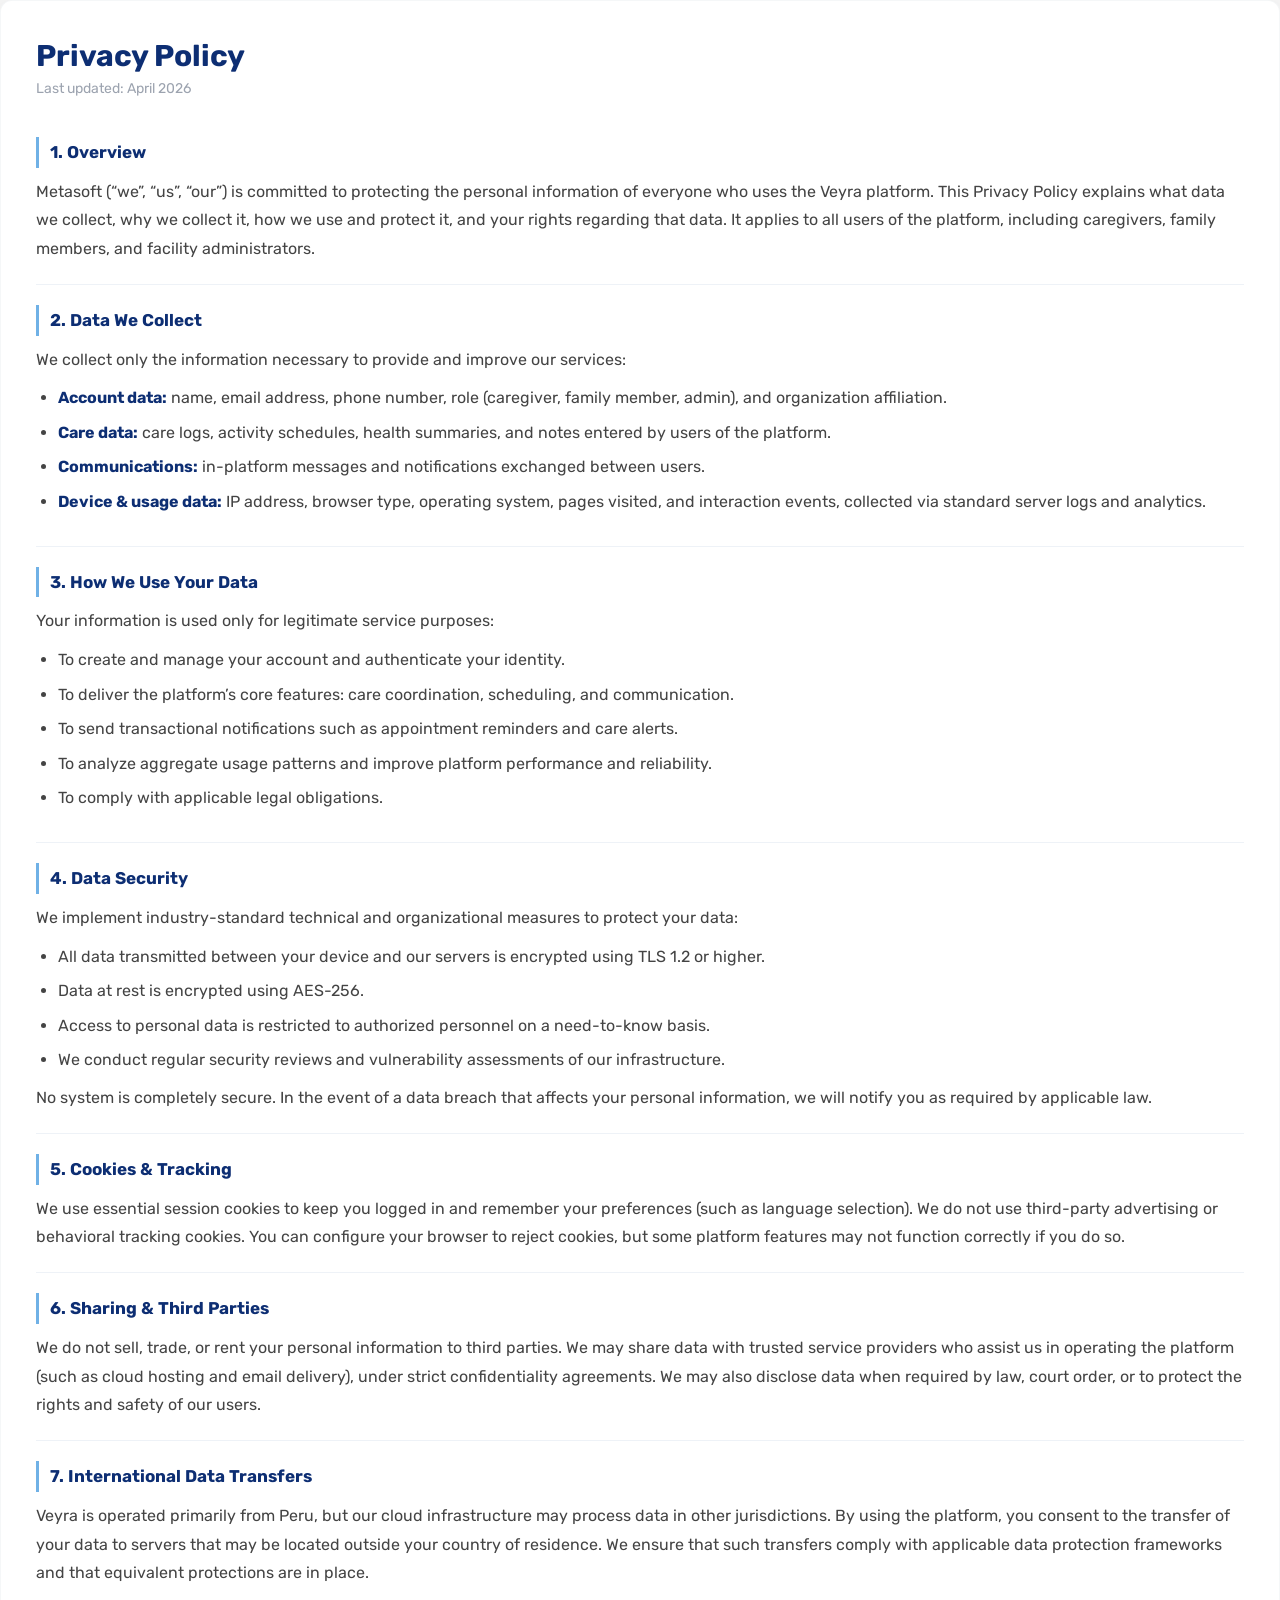
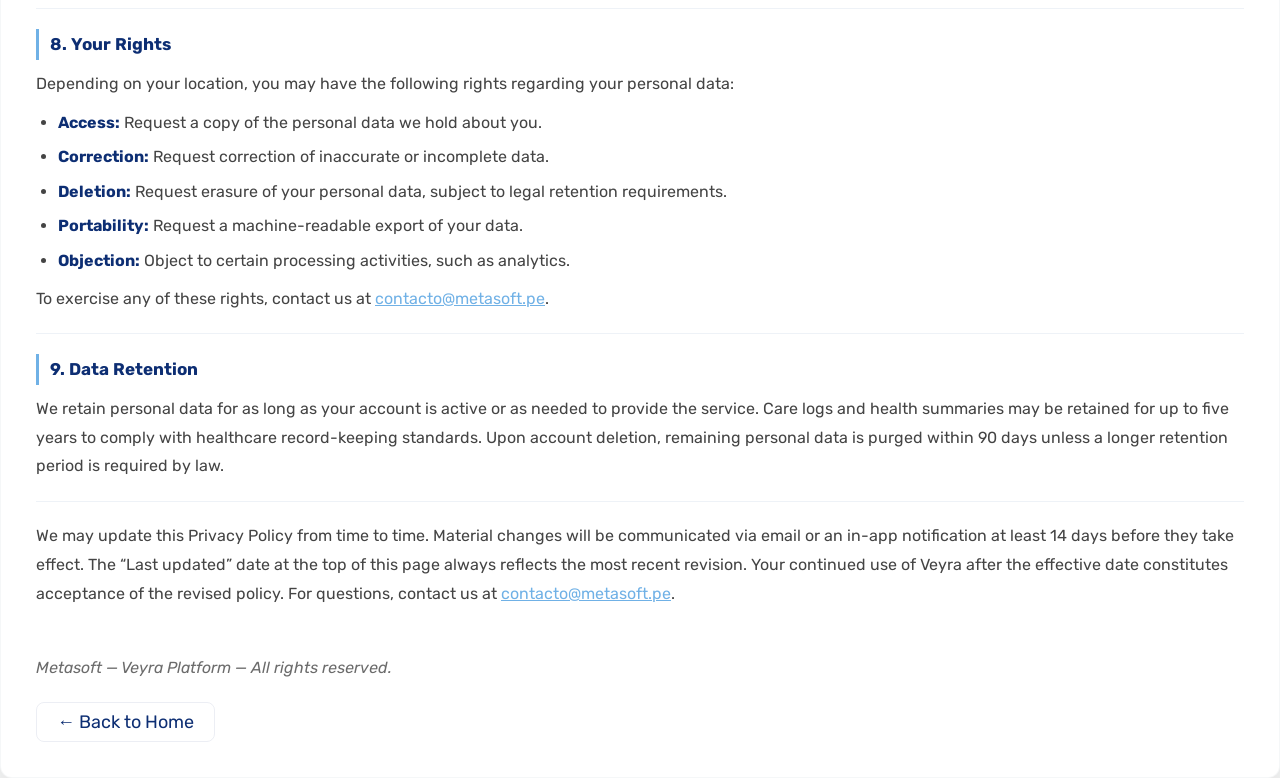
==== commit b6abbfec: "feat: enhance legal drawers with bilingual support and updated timestamps for Terms of Service and P" ====
--- a/public/sections/policies.html
+++ b/public/sections/policies.html
@@ -1,5 +1,4 @@
-﻿
-<!DOCTYPE html>
+﻿<!DOCTYPE html>
 <html lang="en">
 <head>
     <meta charset="UTF-8" />
@@ -12,100 +11,131 @@
     <link rel="stylesheet" href="../assets/styles/style.css" />
 </head>
 <body>
-
 <div class="terms-card">
     <div class="terms-hero">
-        <h1>Privacy Policy</h1>
-        <p>Last updated: June 2025</p>
+        <h1><span data-lang="en">Privacy Policy</span><span data-lang="es">Pol&iacute;tica de Privacidad</span></h1>
+        <p><span data-lang="en">Last updated: April 2026</span><span data-lang="es">&Uacute;ltima actualizaci&oacute;n: Abril 2026</span></p>
     </div>
-
     <article class="terms-content">
-
         <section>
-            <h2>1. Overview</h2>
-            <p>Metasoft (&ldquo;we&rdquo;, &ldquo;us&rdquo;, &ldquo;our&rdquo;) is committed to protecting the personal information of everyone who uses the Veyra platform. This Privacy Policy explains what data we collect, why we collect it, how we use and protect it, and your rights regarding that data. It applies to all users of the platform, including caregivers, family members, and facility administrators.</p>
+            <h2 data-lang="en">1. Overview</h2>
+            <h2 data-lang="es">1. Descripci&oacute;n General</h2>
+            <p data-lang="en">Metasoft (&ldquo;we&rdquo;, &ldquo;us&rdquo;, &ldquo;our&rdquo;) is committed to protecting the personal information of everyone who uses the Veyra platform. This Privacy Policy explains what data we collect, why we collect it, how we use and protect it, and your rights regarding that data. It applies to all users of the platform, including caregivers, family members, and facility administrators.</p>
+            <p data-lang="es">Metasoft (&ldquo;nosotros&rdquo;, &ldquo;nos&rdquo;, &ldquo;nuestro&rdquo;) se compromete a proteger la informaci&oacute;n personal de todos los usuarios de la plataforma Veyra. Esta Pol&iacute;tica de Privacidad explica qu&eacute; datos recopilamos, por qu&eacute; los recopilamos, c&oacute;mo los usamos y protegemos, y tus derechos al respecto. Aplica a todos los usuarios de la plataforma, incluyendo cuidadores, familiares y administradores de instalaciones.</p>
         </section>
-
         <section>
-            <h2>2. Data We Collect</h2>
-            <p>We collect only the information necessary to provide and improve our services:</p>
-            <ul>
+            <h2 data-lang="en">2. Data We Collect</h2>
+            <h2 data-lang="es">2. Datos que Recopilamos</h2>
+            <p data-lang="en">We collect only the information necessary to provide and improve our services:</p>
+            <p data-lang="es">Recopilamos &uacute;nicamente la informaci&oacute;n necesaria para brindar y mejorar nuestros servicios:</p>
+            <ul data-lang="en">
                 <li><strong>Account data:</strong> name, email address, phone number, role (caregiver, family member, admin), and organization affiliation.</li>
                 <li><strong>Care data:</strong> care logs, activity schedules, health summaries, and notes entered by users of the platform.</li>
                 <li><strong>Communications:</strong> in-platform messages and notifications exchanged between users.</li>
                 <li><strong>Device &amp; usage data:</strong> IP address, browser type, operating system, pages visited, and interaction events, collected via standard server logs and analytics.</li>
             </ul>
+            <ul data-lang="es">
+                <li><strong>Datos de cuenta:</strong> nombre, correo electr&oacute;nico, n&uacute;mero de tel&eacute;fono, rol (cuidador, familiar, administrador) y afiliaci&oacute;n organizacional.</li>
+                <li><strong>Datos de cuidado:</strong> registros de cuidado, horarios de actividades, res&uacute;menes de salud y notas ingresadas por usuarios de la plataforma.</li>
+                <li><strong>Comunicaciones:</strong> mensajes dentro de la plataforma y notificaciones intercambiadas entre usuarios.</li>
+                <li><strong>Datos de dispositivo y uso:</strong> direcci&oacute;n IP, tipo de navegador, sistema operativo, p&aacute;ginas visitadas y eventos de interacci&oacute;n, recopilados mediante registros de servidor est&aacute;ndar y an&aacute;lisis.</li>
+            </ul>
         </section>
-
         <section>
-            <h2>3. How We Use Your Data</h2>
-            <p>Your information is used only for legitimate service purposes:</p>
-            <ul>
+            <h2 data-lang="en">3. How We Use Your Data</h2>
+            <h2 data-lang="es">3. C&oacute;mo Usamos sus Datos</h2>
+            <p data-lang="en">Your information is used only for legitimate service purposes:</p>
+            <p data-lang="es">Tu informaci&oacute;n se usa &uacute;nicamente para fines leg&iacute;timos del servicio:</p>
+            <ul data-lang="en">
                 <li>To create and manage your account and authenticate your identity.</li>
                 <li>To deliver the platform&rsquo;s core features: care coordination, scheduling, and communication.</li>
                 <li>To send transactional notifications such as appointment reminders and care alerts.</li>
                 <li>To analyze aggregate usage patterns and improve platform performance and reliability.</li>
                 <li>To comply with applicable legal obligations.</li>
             </ul>
+            <ul data-lang="es">
+                <li>Para crear y gestionar tu cuenta y autenticar tu identidad.</li>
+                <li>Para brindar las funciones principales de la plataforma: coordinaci&oacute;n de cuidado, programaci&oacute;n y comunicaci&oacute;n.</li>
+                <li>Para enviar notificaciones transaccionales como recordatorios de citas y alertas de cuidado.</li>
+                <li>Para analizar patrones de uso agregados y mejorar el rendimiento y la fiabilidad de la plataforma.</li>
+                <li>Para cumplir con las obligaciones legales aplicables.</li>
+            </ul>
         </section>
-
         <section>
-            <h2>4. Data Security</h2>
-            <p>We implement industry-standard technical and organizational measures to protect your data:</p>
-            <ul>
+            <h2 data-lang="en">4. Data Security</h2>
+            <h2 data-lang="es">4. Seguridad de Datos</h2>
+            <p data-lang="en">We implement industry-standard technical and organizational measures to protect your data:</p>
+            <p data-lang="es">Implementamos medidas t&eacute;cnicas y organizativas est&aacute;ndar del sector para proteger tus datos:</p>
+            <ul data-lang="en">
                 <li>All data transmitted between your device and our servers is encrypted using TLS 1.2 or higher.</li>
                 <li>Data at rest is encrypted using AES-256.</li>
                 <li>Access to personal data is restricted to authorized personnel on a need-to-know basis.</li>
                 <li>We conduct regular security reviews and vulnerability assessments of our infrastructure.</li>
             </ul>
-            <p>No system is completely secure. In the event of a data breach that affects your personal information, we will notify you as required by applicable law.</p>
+            <ul data-lang="es">
+                <li>Todos los datos transmitidos entre tu dispositivo y nuestros servidores est&aacute;n cifrados con TLS 1.2 o superior.</li>
+                <li>Los datos en reposo est&aacute;n cifrados con AES-256.</li>
+                <li>El acceso a datos personales est&aacute; restringido al personal autorizado seg&uacute;n el principio de necesidad de conocer.</li>
+                <li>Realizamos revisiones de seguridad peri&oacute;dicas y evaluaciones de vulnerabilidades de nuestra infraestructura.</li>
+            </ul>
+            <p data-lang="en">No system is completely secure. In the event of a data breach that affects your personal information, we will notify you as required by applicable law.</p>
+            <p data-lang="es">Ning&uacute;n sistema es completamente seguro. En caso de una brecha de datos que afecte tu informaci&oacute;n personal, te notificaremos seg&uacute;n lo requiera la ley aplicable.</p>
         </section>
-
         <section>
-            <h2>5. Cookies &amp; Tracking</h2>
-            <p>We use essential session cookies to keep you logged in and remember your preferences (such as language selection). We do not use third-party advertising or behavioral tracking cookies. You can configure your browser to reject cookies, but some platform features may not function correctly if you do so.</p>
+            <h2 data-lang="en">5. Cookies &amp; Tracking</h2>
+            <h2 data-lang="es">5. Cookies y Seguimiento</h2>
+            <p data-lang="en">We use essential session cookies to keep you logged in and remember your preferences (such as language selection). We do not use third-party advertising or behavioral tracking cookies. You can configure your browser to reject cookies, but some platform features may not function correctly if you do so.</p>
+            <p data-lang="es">Usamos cookies de sesi&oacute;n esenciales para mantenerte conectado y recordar tus preferencias (como la selecci&oacute;n de idioma). No usamos cookies de publicidad de terceros ni de seguimiento conductual. Puedes configurar tu navegador para rechazar cookies, pero algunas funciones de la plataforma pueden no funcionar correctamente si lo haces.</p>
         </section>
-
         <section>
-            <h2>6. Sharing &amp; Third Parties</h2>
-            <p>We do not sell, trade, or rent your personal information to third parties. We may share data with trusted service providers who assist us in operating the platform (such as cloud hosting and email delivery), under strict confidentiality agreements. We may also disclose data when required by law, court order, or to protect the rights and safety of our users.</p>
+            <h2 data-lang="en">6. Sharing &amp; Third Parties</h2>
+            <h2 data-lang="es">6. Compartici&oacute;n y Terceros</h2>
+            <p data-lang="en">We do not sell, trade, or rent your personal information to third parties. We may share data with trusted service providers who assist us in operating the platform (such as cloud hosting and email delivery), under strict confidentiality agreements. We may also disclose data when required by law, court order, or to protect the rights and safety of our users.</p>
+            <p data-lang="es">No vendemos, intercambiamos ni alquilamos tu informaci&oacute;n personal a terceros. Podemos compartir datos con proveedores de servicios de confianza que nos ayudan a operar la plataforma (como alojamiento en la nube y entrega de correos), bajo estrictos acuerdos de confidencialidad. Tambi&eacute;n podemos divulgar datos cuando lo exija la ley, una orden judicial o para proteger los derechos y la seguridad de nuestros usuarios.</p>
         </section>
-
         <section>
-            <h2>7. International Data Transfers</h2>
-            <p>Veyra is operated primarily from Peru, but our cloud infrastructure may process data in other jurisdictions. By using the platform, you consent to the transfer of your data to servers that may be located outside your country of residence. We ensure that such transfers comply with applicable data protection frameworks and that equivalent protections are in place.</p>
+            <h2 data-lang="en">7. International Data Transfers</h2>
+            <h2 data-lang="es">7. Transferencias Internacionales de Datos</h2>
+            <p data-lang="en">Veyra is operated primarily from Peru, but our cloud infrastructure may process data in other jurisdictions. By using the platform, you consent to the transfer of your data to servers that may be located outside your country of residence. We ensure that such transfers comply with applicable data protection frameworks and that equivalent protections are in place.</p>
+            <p data-lang="es">Veyra opera principalmente desde Per&uacute;, pero nuestra infraestructura en la nube puede procesar datos en otras jurisdicciones. Al usar la plataforma, consientes la transferencia de tus datos a servidores que pueden estar ubicados fuera de tu pa&iacute;s de residencia. Nos aseguramos de que dichas transferencias cumplan con los marcos de protecci&oacute;n de datos aplicables y que existan protecciones equivalentes.</p>
         </section>
-
         <section>
-            <h2>8. Your Rights</h2>
-            <p>Depending on your location, you may have the following rights regarding your personal data:</p>
-            <ul>
+            <h2 data-lang="en">8. Your Rights</h2>
+            <h2 data-lang="es">8. Sus Derechos</h2>
+            <p data-lang="en">Depending on your location, you may have the following rights regarding your personal data:</p>
+            <p data-lang="es">Dependiendo de tu ubicaci&oacute;n, puedes tener los siguientes derechos sobre tus datos personales:</p>
+            <ul data-lang="en">
                 <li><strong>Access:</strong> Request a copy of the personal data we hold about you.</li>
                 <li><strong>Correction:</strong> Request correction of inaccurate or incomplete data.</li>
                 <li><strong>Deletion:</strong> Request erasure of your personal data, subject to legal retention requirements.</li>
                 <li><strong>Portability:</strong> Request a machine-readable export of your data.</li>
                 <li><strong>Objection:</strong> Object to certain processing activities, such as analytics.</li>
             </ul>
-            <p>To exercise any of these rights, contact us at <a href="mailto:contacto@metasoft.pe">contacto@metasoft.pe</a>.</p>
+            <ul data-lang="es">
+                <li><strong>Acceso:</strong> Solicitar una copia de los datos personales que tenemos sobre ti.</li>
+                <li><strong>Correcci&oacute;n:</strong> Solicitar la correcci&oacute;n de datos inexactos o incompletos.</li>
+                <li><strong>Eliminaci&oacute;n:</strong> Solicitar la eliminaci&oacute;n de tus datos personales, sujeto a requisitos legales de retenci&oacute;n.</li>
+                <li><strong>Portabilidad:</strong> Solicitar una exportaci&oacute;n legible por m&aacute;quina de tus datos.</li>
+                <li><strong>Objeci&oacute;n:</strong> Objetar ciertas actividades de procesamiento, como el an&aacute;lisis.</li>
+            </ul>
+            <p data-lang="en">To exercise any of these rights, contact us at <a href="mailto:contacto@metasoft.pe">contacto@metasoft.pe</a>.</p>
+            <p data-lang="es">Para ejercer cualquiera de estos derechos, cont&aacute;ctanos en <a href="mailto:contacto@metasoft.pe">contacto@metasoft.pe</a>.</p>
         </section>
-
         <section>
-            <h2>9. Data Retention</h2>
-            <p>We retain personal data for as long as your account is active or as needed to provide the service. Care logs and health summaries may be retained for up to five years to comply with healthcare record-keeping standards. Upon account deletion, remaining personal data is purged within 90 days unless a longer retention period is required by law.</p>
+            <h2 data-lang="en">9. Data Retention</h2>
+            <h2 data-lang="es">9. Retenci&oacute;n de Datos</h2>
+            <p data-lang="en">We retain personal data for as long as your account is active or as needed to provide the service. Care logs and health summaries may be retained for up to five years to comply with healthcare record-keeping standards. Upon account deletion, remaining personal data is purged within 90 days unless a longer retention period is required by law.</p>
+            <p data-lang="es">Conservamos los datos personales durante el tiempo que tu cuenta est&eacute; activa o sea necesario para brindar el servicio. Los registros de cuidado y res&uacute;menes de salud pueden conservarse hasta cinco a&ntilde;os para cumplir con los est&aacute;ndares de mantenimiento de registros m&eacute;dicos. Tras la eliminaci&oacute;n de la cuenta, los datos personales restantes se eliminan dentro de los 90 d&iacute;as, salvo que la ley requiera un per&iacute;odo de retenci&oacute;n m&aacute;s largo.</p>
         </section>
-
         <section>
-            <h2>10. Changes to This Policy</h2>
-            <p>We may update this Privacy Policy from time to time. Material changes will be communicated via email or an in-app notification at least 14 days before they take effect. The &ldquo;Last updated&rdquo; date at the top of this page always reflects the most recent revision. Your continued use of Veyra after the effective date constitutes acceptance of the revised policy. For questions, contact us at <a href="mailto:contacto@metasoft.pe">contacto@metasoft.pe</a>.</p>
+            <h2 data-lang="es">10. Cambios en esta Pol&iacute;tica</h2>
+            <p data-lang="en">We may update this Privacy Policy from time to time. Material changes will be communicated via email or an in-app notification at least 14 days before they take effect. The &ldquo;Last updated&rdquo; date at the top of this page always reflects the most recent revision. Your continued use of Veyra after the effective date constitutes acceptance of the revised policy. For questions, contact us at <a href="mailto:contacto@metasoft.pe">contacto@metasoft.pe</a>.</p>
+            <p data-lang="es">Podemos actualizar esta Pol&iacute;tica de Privacidad peri&oacute;dicamente. Los cambios materiales se comunicar&aacute;n por correo electr&oacute;nico o notificaci&oacute;n dentro de la aplicaci&oacute;n al menos 14 d&iacute;as antes de que entren en vigor. La fecha de &ldquo;&Uacute;ltima actualizaci&oacute;n&rdquo; en la parte superior siempre refleja la revisi&oacute;n m&aacute;s reciente. Tu uso continuado de Veyra despu&eacute;s de la fecha efectiva constituye la aceptaci&oacute;n de la pol&iacute;tica revisada. Para consultas, cont&aacute;ctanos en <a href="mailto:contacto@metasoft.pe">contacto@metasoft.pe</a>.</p>
         </section>
-
-        <p class="terms-footer">Metasoft &mdash; Veyra Platform &mdash; All rights reserved.</p>
-
+        <p class="terms-footer"><span data-lang="en">Metasoft &mdash; Veyra Platform &mdash; All rights reserved.</span><span data-lang="es">Metasoft &mdash; Plataforma Veyra &mdash; Todos los derechos reservados.</span></p>
     </article>
-
-    <p class="back-home"><a href="/" class="btn">&larr; Back to Home</a></p>
-
+    <p class="back-home"><a href="/" class="btn"><span data-lang="en">&larr; Back to Home</span><span data-lang="es">&larr; Volver al Inicio</span></a></p>
 </div>
-
+<script>var l=localStorage.getItem("lang");if(l)document.body.setAttribute("data-lang-active",l);</script>
 </body>
 </html>
--- a/public/assets/styles/style.css
+++ b/public/assets/styles/style.css
@@ -58,6 +58,11 @@
     text-transform: uppercase;
 }
 
+/* Bilingual content (data-lang) — ES hidden by default, EN always visible */
+[data-lang="es"] { display: none; }
+body[data-lang-active="es"] [data-lang="en"] { display: none; }
+body[data-lang-active="es"] [data-lang="es"] { display: revert; }
+
 /* Legal Drawers */
 #drawer-overlay {
     position: fixed;
@@ -97,46 +102,109 @@
     display: flex;
     align-items: center;
     justify-content: space-between;
-    padding: 2.5rem 3rem;
-    border-bottom: 1px solid var(--bg-light);
+    gap: 1.5rem;
+    padding: 1.8rem 2.5rem;
+    border-bottom: 1px solid #e8edf5;
     flex-shrink: 0;
-}
-
-.drawer-header h2 {
-    font-size: 2.2rem;
-    color: var(--secondary-color);
-    font-weight: 600;
+    background: #f8fafd;
+}
+
+.drawer-title-group {
+    display: flex;
+    flex-direction: column;
+    gap: 0.3rem;
+    min-width: 0;
+}
+
+.drawer-title-group h2 {
+    font-size: 2rem;
+    color: var(--secondary-color);
+    font-weight: 700;
+    line-height: 1.2;
+}
+
+.drawer-date {
+    font-size: 1.2rem;
+    color: #9ca3af;
+    font-weight: 400;
+}
+
+.drawer-header-actions {
+    display: flex;
+    align-items: center;
+    gap: 0.4rem;
+    flex-shrink: 0;
 }
 
 .drawer-close {
     background: transparent;
     border: none;
-    font-size: 2rem;
-    color: #888;
+    font-size: 1.8rem;
+    color: #9ca3af;
     cursor: pointer;
-    padding: 0.5rem;
+    padding: 0.6rem;
     line-height: 1;
-    border-radius: 0.4rem;
+    border-radius: 0.6rem;
+    display: flex;
+    align-items: center;
+    justify-content: center;
 }
 
 .drawer-close:hover {
     color: var(--secondary-color);
-    background: var(--bg-light);
+    background: #edf0f5;
 }
 
 .drawer-body {
     overflow-y: auto;
-    padding: 3rem;
+    padding: 2.5rem 3rem;
     flex: 1;
     line-height: 1.8;
     color: #444;
     font-size: 1.5rem;
 }
 
-.drawer-subtitle {
-    color: #888;
-    font-size: 1.3rem;
-    margin-bottom: 2.5rem;
+/* Override global section { padding: 5rem 9% } inside drawer and terms pages */
+.drawer-body section,
+.terms-content section {
+    padding: 2rem 0;
+    max-width: none;
+    margin: 0;
+    border-bottom: 1px solid #eef2f7;
+}
+
+.drawer-body section:last-of-type,
+.terms-content section:last-of-type {
+    border-bottom: none;
+}
+
+/* Section heading accent */
+.drawer-body section h2,
+.terms-content section h2 {
+    font-size: 1.7rem;
+    margin-top: 0;
+    margin-bottom: 1rem;
+    padding-left: 1.1rem;
+    border-left: 0.3rem solid var(--primary-color);
+}
+
+/* List styling */
+.drawer-body ul,
+.terms-content ul {
+    list-style: disc;
+    padding-left: 2.2rem;
+    margin: 1rem 0;
+}
+
+.drawer-body ul li,
+.terms-content ul li {
+    margin-bottom: 0.65rem;
+    line-height: 1.75;
+}
+
+.drawer-body ul li strong,
+.terms-content ul li strong {
+    color: var(--secondary-color);
 }
 
 .drawer-body h3 {
@@ -154,13 +222,6 @@
 .drawer-body a {
     color: var(--primary-color);
     text-decoration: underline;
-}
-
-.drawer-footer-note {
-    margin-top: 3rem;
-    color: #888;
-    font-style: italic;
-    font-size: 1.3rem;
 }
 
 .drawer-loader {
@@ -174,16 +235,16 @@
 .drawer-external-link {
     display: inline-flex;
     align-items: center;
-    gap: 0.6rem;
     font-size: 1.8rem;
-    color: #aaa;
+    color: #9ca3af;
     text-decoration: none;
-    margin-left: auto;
-    margin-right: 1rem;
+    padding: 0.6rem;
+    border-radius: 0.6rem;
 }
 
 .drawer-external-link:hover {
     color: var(--primary-color);
+    background: #edf0f5;
 }
 
 .footer .copyright .drawer-trigger {
@@ -1233,6 +1294,11 @@
     color: var(--secondary-color);
     margin-bottom: 0.5rem;
 }
+.terms-hero p {
+    color: #9ca3af;
+    font-size: 1.4rem;
+    margin-bottom: 2rem;
+}
 .terms-hero .subtitle {
     color: #6b7280;
     font-size: 1.4rem;
@@ -1242,11 +1308,11 @@
     font-size: 1.6rem;
     line-height: 1.8;
     color: #444;
+    margin-top: 2rem;
 }
 .terms-content h2 {
     font-size: 1.8rem;
     color: var(--secondary-color);
-    margin-top: 2.4rem;
     margin-bottom: 1rem;
 }
 .terms-content a { color: var(--primary-color); text-decoration: underline; }
